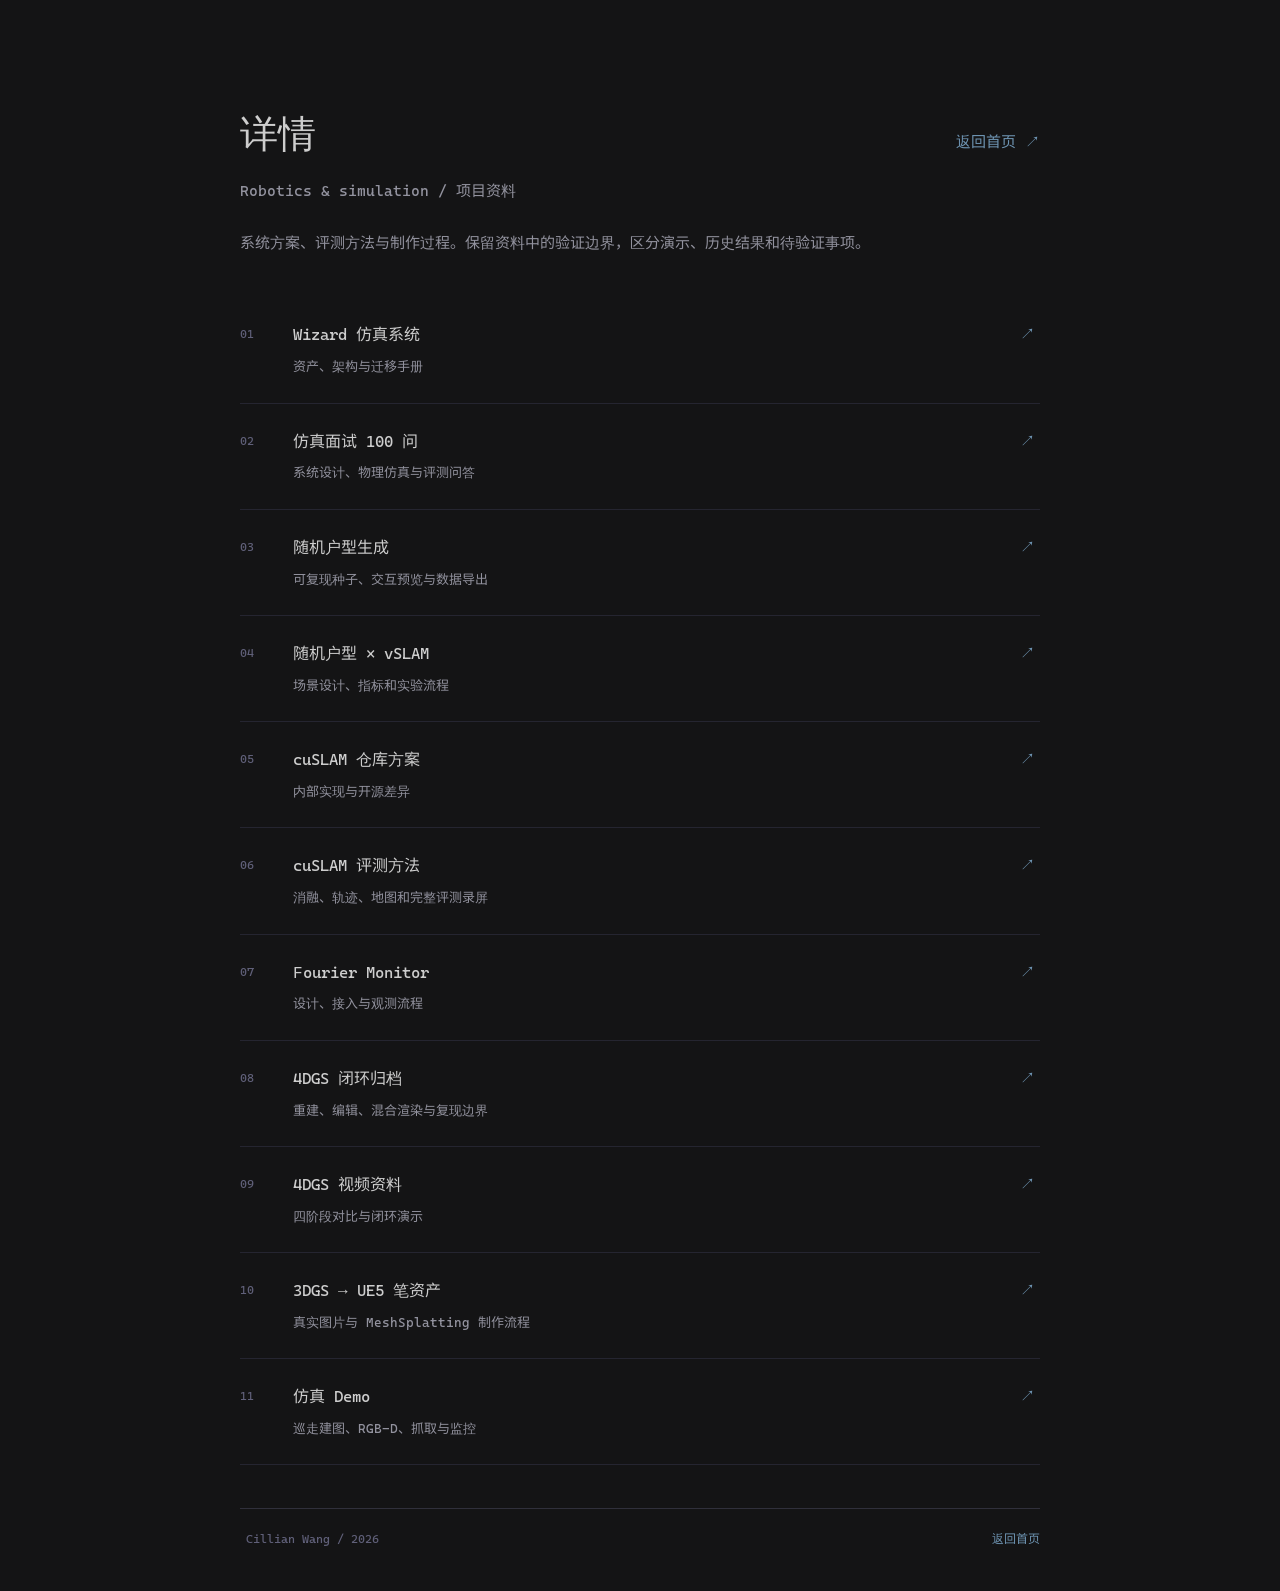
==== details/index.html @ e73473d7 "Add Vague-style details pages" ====
<!doctype html><html lang="zh-CN"><head><meta charset="utf-8"><meta name="viewport" content="width=device-width,initial-scale=1"><meta name="color-scheme" content="dark"><title>详情 · Cillian Wang</title><link rel="icon" href="../favicon.svg"><link rel="stylesheet" href="../style.css"><link rel="stylesheet" href="theme.css"></head><body class="directory"><main class="page"><header><div class="identity"><h1>详情</h1><a href="../index.html">返回首页 ↗</a></div><p class="intro">Robotics & simulation / 项目资料</p><p class="description">系统方案、评测方法与制作过程。保留资料中的验证边界，区分演示、历史结果和待验证事项。</p></header><section class="topic-list" aria-label="专题目录"><a class="topic" href="wizard-guide.html"><span class="topic-no">01</span><div><h2>Wizard 仿真系统</h2><p>资产、架构与迁移手册</p></div><span aria-hidden="true">↗</span></a><a class="topic" href="wizard-simulation-interview-100.html"><span class="topic-no">02</span><div><h2>仿真面试 100 问</h2><p>系统设计、物理仿真与评测问答</p></div><span aria-hidden="true">↗</span></a><a class="topic" href="random-floorplan-guide.html"><span class="topic-no">03</span><div><h2>随机户型生成</h2><p>可复现种子、交互预览与数据导出</p></div><span aria-hidden="true">↗</span></a><a class="topic" href="random-floorplan-vslam-evaluation.html"><span class="topic-no">04</span><div><h2>随机户型 × vSLAM</h2><p>场景设计、指标和实验流程</p></div><span aria-hidden="true">↗</span></a><a class="topic" href="cuslam-solution.html"><span class="topic-no">05</span><div><h2>cuSLAM 仓库方案</h2><p>内部实现与开源差异</p></div><span aria-hidden="true">↗</span></a><a class="topic" href="cuslam-evaluation.html"><span class="topic-no">06</span><div><h2>cuSLAM 评测方法</h2><p>消融、轨迹、地图和完整评测录屏</p></div><span aria-hidden="true">↗</span></a><a class="topic" href="fourier-monitor-design.html"><span class="topic-no">07</span><div><h2>Fourier Monitor</h2><p>设计、接入与观测流程</p></div><span aria-hidden="true">↗</span></a><a class="topic" href="4dgs-guide.html"><span class="topic-no">08</span><div><h2>4DGS 闭环归档</h2><p>重建、编辑、混合渲染与复现边界</p></div><span aria-hidden="true">↗</span></a><a class="topic" href="github-pages-4dgs.html"><span class="topic-no">09</span><div><h2>4DGS 视频资料</h2><p>四阶段对比与闭环演示</p></div><span aria-hidden="true">↗</span></a><a class="topic" href="3dgs-pen-ue5-workflow.html"><span class="topic-no">10</span><div><h2>3DGS → UE5 笔资产</h2><p>真实图片与 MeshSplatting 制作流程</p></div><span aria-hidden="true">↗</span></a><a class="topic" href="simulation-demo.html"><span class="topic-no">11</span><div><h2>仿真 Demo</h2><p>巡走建图、RGB-D、抓取与监控</p></div><span aria-hidden="true">↗</span></a></section><footer><span>Cillian Wang / 2026</span><a href="../index.html">返回首页</a></footer></main></body></html>
---- style.css ----
@font-face {
  font-family: "CW Mono";
  src: url("fonts/cw-mono.woff2") format("woff2");
  font-weight: 400;
  font-style: normal;
  font-display: swap;
}
@font-face {
  font-family: "CW CJK";
  src: url("fonts/cw-cjk.woff2?v=20261029") format("woff2");
  font-weight: 400;
  font-style: normal;
  font-display: swap;
}
:root {
  color-scheme: dark;
  --bg: #141415;
  --fg: #cdcdcd;
  --muted: #92929e;
  --line: #252530;
  --blue: #6e94b2;
  --rose: #c48282;
  font-family: "CW Mono", "CW CJK", "IosevkaTerm NFM", "CascadiaSarasa", "Sarasa Term SC", "PingFang SC", monospace;
  font-synthesis: none;
  -webkit-font-smoothing: antialiased;
}
* { box-sizing: border-box; }
body { margin: 0; background: var(--bg); color: var(--fg); font-size: 16px; line-height: 1.65; }
body:has(dialog[open]) { overflow: hidden; }
h1, h2, h3, p, figure { margin: 0; }
a { color: var(--blue); text-decoration: none; transition: color .16s; }
a:hover { color: #b4d4cf; }
button { font: inherit; cursor: pointer; }
a, button { -webkit-tap-highlight-color: transparent; }
:focus-visible { outline: 2px solid #aeaed1; outline-offset: 5px; }
::selection { background: #333738; }
.page { width: min(100% - 48px, 800px); margin: 0 auto; padding: 100px 0 40px; }
.identity { display: flex; align-items: baseline; justify-content: space-between; gap: 24px; }
h1 { font-size: 21px; font-weight: 400; letter-spacing: -.35px; }
#github { font-size: 14px; }
#github span { display: inline-block; transition: transform .2s; }
#github:hover span { transform: translate(2px, -2px); }
#intro { margin-top: 9px; font-size: 15px; color: var(--muted); }
.work { margin-top: 58px; }
#work-title { font-size: 18px; font-weight: 400; }
.demos { display: grid; grid-template-columns: repeat(2, minmax(0, 1fr)); gap: 28px; margin-top: 20px; }
.demo-heading { display: flex; align-items: baseline; justify-content: space-between; margin-bottom: 13px; }
.demo-heading h3 { font-size: 16px; font-weight: 400; color: var(--blue); }
.demo:nth-child(2) .demo-heading h3 { color: var(--rose); }
#gaussian4d { grid-column: 1 / -1; }
#gaussian4d .demo-heading h3 { color: #b4d4cf; }
.runtime { color: var(--muted); font-size: 12px; font-variant-numeric: tabular-nums; }
.poster { display: block; position: relative; width: 100%; padding: 0; border: 1px solid var(--line); border-radius: 4px; background: #0d0d0f; overflow: hidden; }
.poster img { display: block; width: 100%; height: auto; aspect-ratio: 16 / 10; object-fit: contain; opacity: .94; transition: opacity .25s; }
#gaussian4d .poster img { aspect-ratio: 80 / 29; }
.poster:hover img { opacity: 1; }
.play { position: absolute; bottom: 12px; left: 12px; width: 30px; height: 30px; display: grid; place-items: center; border: 1px solid #ffffff40; border-radius: 50%; background: #141415b8; color: #fff; backdrop-filter: blur(6px); transition: background-color .2s, transform .2s; }
.poster:hover .play { background: #141415e6; transform: scale(1.08); }
figcaption { margin-top: 13px; }
.caption { font-size: 14px; color: var(--fg); }
.note { color: var(--muted); font-size: 12px; margin-top: 3px; }
footer { border-top: 1px solid var(--line); padding-top: 20px; margin-top: 43px; color: var(--muted); font-size: 12px; }
footer span { padding: 0 6px; color: #606079; }
.loading { color: var(--muted); font-size: 14px; }
dialog { width: min(1120px, calc(100vw - 32px)); max-height: calc(100dvh - 32px); border: 1px solid var(--line); border-radius: 6px; background: var(--bg); color: var(--fg); padding: 17px; box-shadow: 0 24px 100px #0008; }
dialog::backdrop { background: #000c; backdrop-filter: blur(4px); }
dialog[open] { animation: appear .18s ease-out; }
.player-header { display: flex; align-items: baseline; justify-content: space-between; gap: 16px; margin-bottom: 13px; }
.player-header h2 { font-size: 16px; font-weight: 400; }
.close-player { background: none; color: var(--muted); padding: 2px 0 2px 12px; border: 0; font-size: 14px; }
.close-player:hover { color: var(--fg); }
.close-player span { margin-left: 8px; font-size: 18px; }
video { display: block; width: 100%; max-height: calc(100dvh - 170px); border-radius: 2px; background: #080809; }
#player-caption, #player-error { color: var(--muted); font-size: 13px; line-height: 1.7; margin-top: 12px; }
@keyframes appear { from { opacity: 0; transform: translateY(6px); } to { opacity: 1; transform: none; } }
@media (max-width: 600px) {
  .page { width: calc(100% - 40px); padding-top: 52px; }
  .work { margin-top: 37px; }
  .demos { grid-template-columns: 1fr; gap: 32px; }
  .demo-heading { margin-bottom: 10px; }
  h1 { font-size: 20px; }
  figcaption { margin-top: 10px; }
  footer { margin-top: 34px; }
  dialog { padding: 12px; width: calc(100vw - 20px); }
  .player-header h2 { font-size: 14px; }
}
@media (prefers-reduced-motion: reduce) {
  *, *::before, *::after { transition: none !important; animation: none !important; }
}
/* Resume additions retain the original Vague palette and quiet mono layout. */
html { scroll-behavior: smooth; scroll-padding-top: 32px; }
.chinese-name { font-size: 14px; color: var(--muted); }
#role { font-size: 14px; margin-top: 25px; }
#about { max-width: 660px; font-size: 14px; line-height: 1.9; color: var(--muted); margin-top: 6px; }
.contact-links { display: flex; flex-wrap: wrap; gap: 24px; margin-top: 17px; font-size: 13px; }
#github { font-size: inherit; }
nav { display: flex; gap: 25px; margin-top: 32px; padding-top: 18px; border-top: 1px solid var(--line); font-size: 12px; }
nav a { color: var(--muted); }
.work { margin-top: 36px; }
.profile-section { margin-top: 52px; }
.section-heading { display: flex; align-items: baseline; justify-content: space-between; gap: 16px; border-bottom: 1px solid var(--line); padding-bottom: 18px; margin-bottom: 25px; }
.section-heading h2 { font-size: 18px; font-weight: 400; }
.section-heading > span { font-size: 12px; color: var(--muted); }
.entry { display: grid; grid-template-columns: 155px minmax(0, 1fr); gap: 24px; }
.entry + .entry { margin-top: 29px; }
.entry-date { font-size: 12px; color: var(--muted); padding-top: 3px; font-variant-numeric: tabular-nums; }
.entry-body h3 { font-size: 15px; font-weight: 400; }
.entry-role { font-size: 12px; color: var(--blue); margin-top: 3px; }
.entry:first-child .entry-role { color: #b4d4cf; }
.entry-points { margin: 11px 0 0; padding-left: 15px; color: var(--muted); font-size: 14px; line-height: 1.9; }
.entry-points li + li { margin-top: 5px; }
.entry-points li::marker { color: #606079; font-size: 10px; }
.entry-description { margin-top: 10px; color: var(--muted); font-size: 14px; line-height: 1.9; }
footer { display: flex; justify-content: space-between; gap: 16px; }
footer .footer-credit { padding: 0; color: var(--muted); }
footer a { color: var(--muted); }
.skip-link { position: fixed; top: 8px; left: 12px; z-index: 10; background: var(--bg); padding: 8px; transform: translateY(-160%); }
.skip-link:focus { transform: translateY(0); }
@media (max-width: 600px) {
  .page { padding-top: 44px; }
  .entry { grid-template-columns: 1fr; gap: 7px; }
  .entry + .entry { margin-top: 27px; }
  .profile-section { margin-top: 42px; }
  .entry-points, .entry-description { font-size: 14px; }
  #role { margin-top: 20px; }
  .contact-links { gap: 22px; }
}
@media (prefers-reduced-motion: reduce) { html { scroll-behavior: auto; } }
---- details/theme.css ----
@font-face{font-family:"CW Mono";src:url('../fonts/cw-mono.woff2')}@font-face{font-family:"CW CJK";src:url('../fonts/cw-cjk.woff2')}
:root{color-scheme:dark;--bg:#141415;--fg:#cdcdcd;--ink:#cdcdcd;--text:#cdcdcd;--muted:#92929e;--line:#30303b;--border:#30303b;--accent:#6e94b2;--blue:#6e94b2;--rose:#c48282;--paper:#1b1b1f;--panel:#1b1b1f;--card:#1b1b1f;--soft:#202027;--surface:#1b1b1f;--accent-soft:#252d35}
html body{background:#141415!important;color:#cdcdcd!important;font-family:"CW Mono","CW CJK",monospace!important;font-size:15px;line-height:1.8}
body a{color:#6e94b2}body a:hover{color:#b4d4cf}body h1,body h2,body h3,body h4{color:#cdcdcd;font-weight:400;letter-spacing:0}body h1{font-size:clamp(24px,4vw,38px)}body h2{font-size:24px}
body .mast,body .hero,body header,body .section,body article,body .card,body .panel,body .paper,body .notice,body .callout,body .reading-notes,body .video-card,body .toc,body aside,body details,body .qa{background:#1b1b1f;color:#cdcdcd;border-color:#30303b;box-shadow:none}
body .mast,body .hero,body header{background:#141415;background-image:none}body .lead,body .subtitle,body .muted,body .small,body .note,body .description{color:#92929e}body .eyebrow,body .kicker,body summary{color:#6e94b2}
body button,body .button,body input,body select{font-family:inherit;background:#252530;color:#cdcdcd;border:1px solid #41414f}body button:hover,body .button:hover{background:#30303b}body button[aria-selected=true]{background:#33414e}body th,body td{border-color:#30303b}body th{background:#252530;color:#cdcdcd}body pre,body code{background:#202027;color:#b4d4cf}body pre{overflow:auto}body table{background:#1b1b1f;color:#cdcdcd}body img,body video{max-width:100%}body video{width:100%;background:#080809}body .site-return{display:flex;gap:18px;align-items:center;max-width:1200px;margin:auto;padding:24px;border-bottom:1px solid #30303b;font-size:13px;color:#92929e}body .archive-note{max-width:1000px;margin:40px auto;padding:24px;color:#92929e;font-size:12px;border-top:1px solid #30303b}body .topic-list{margin-top:40px}.directory .page{max-width:800px}.directory .intro{color:#92929e;margin-top:10px}.directory .description{margin-top:25px;max-width:650px}.directory .topic{display:grid;grid-template-columns:35px 1fr 20px;gap:18px;padding:24px 0;border-bottom:1px solid #252530}.directory .topic h2{font-size:16px;color:#cdcdcd}.directory .topic p{font-size:13px;color:#92929e;margin-top:5px}.directory .topic-no{font-size:12px;color:#606079;padding-top:3px}.directory .topic:hover h2{color:#b4d4cf}body [hidden]{display:none!important}@media(max-width:600px){body .site-return{padding:18px}body h2{font-size:21px}.directory .topic{gap:10px}}
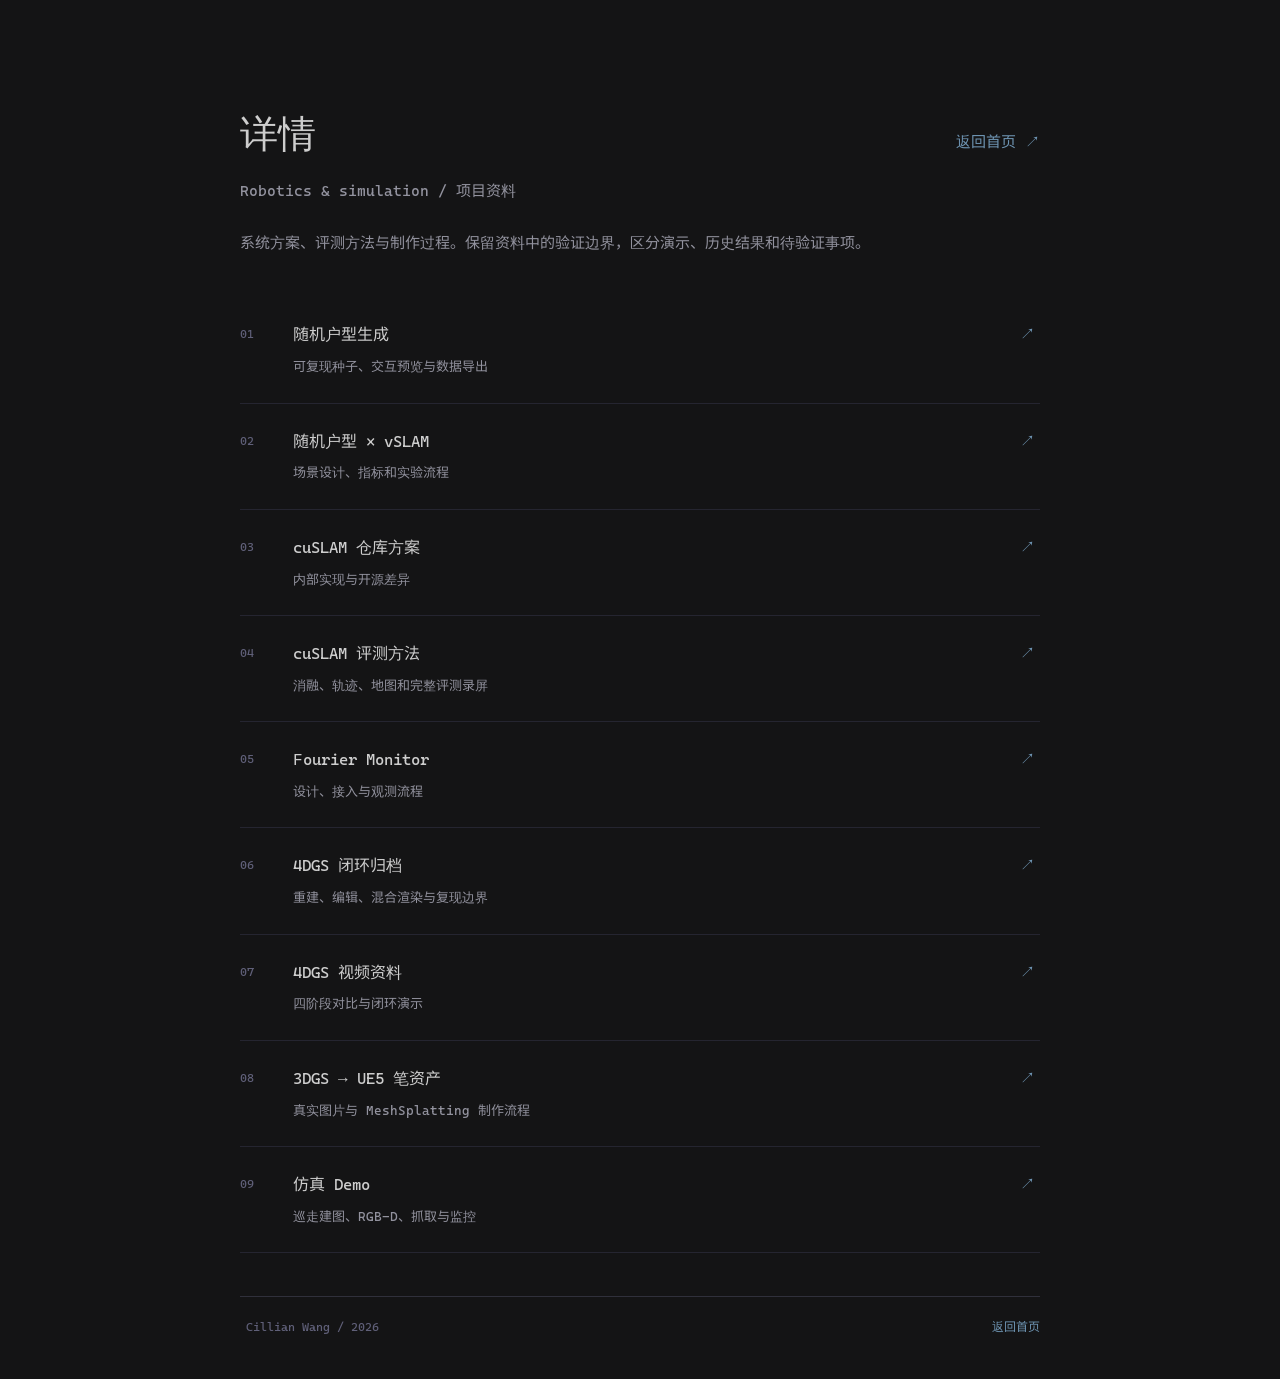
==== commit 867fbb44: "Remove manual and interview topics from details directory" ====
--- a/details/index.html
+++ b/details/index.html
@@ -1 +1 @@
-<!doctype html><html lang="zh-CN"><head><meta charset="utf-8"><meta name="viewport" content="width=device-width,initial-scale=1"><meta name="color-scheme" content="dark"><title>详情 · Cillian Wang</title><link rel="icon" href="../favicon.svg"><link rel="stylesheet" href="../style.css"><link rel="stylesheet" href="theme.css"></head><body class="directory"><main class="page"><header><div class="identity"><h1>详情</h1><a href="../index.html">返回首页 ↗</a></div><p class="intro">Robotics & simulation / 项目资料</p><p class="description">系统方案、评测方法与制作过程。保留资料中的验证边界，区分演示、历史结果和待验证事项。</p></header><section class="topic-list" aria-label="专题目录"><a class="topic" href="wizard-guide.html"><span class="topic-no">01</span><div><h2>Wizard 仿真系统</h2><p>资产、架构与迁移手册</p></div><span aria-hidden="true">↗</span></a><a class="topic" href="wizard-simulation-interview-100.html"><span class="topic-no">02</span><div><h2>仿真面试 100 问</h2><p>系统设计、物理仿真与评测问答</p></div><span aria-hidden="true">↗</span></a><a class="topic" href="random-floorplan-guide.html"><span class="topic-no">03</span><div><h2>随机户型生成</h2><p>可复现种子、交互预览与数据导出</p></div><span aria-hidden="true">↗</span></a><a class="topic" href="random-floorplan-vslam-evaluation.html"><span class="topic-no">04</span><div><h2>随机户型 × vSLAM</h2><p>场景设计、指标和实验流程</p></div><span aria-hidden="true">↗</span></a><a class="topic" href="cuslam-solution.html"><span class="topic-no">05</span><div><h2>cuSLAM 仓库方案</h2><p>内部实现与开源差异</p></div><span aria-hidden="true">↗</span></a><a class="topic" href="cuslam-evaluation.html"><span class="topic-no">06</span><div><h2>cuSLAM 评测方法</h2><p>消融、轨迹、地图和完整评测录屏</p></div><span aria-hidden="true">↗</span></a><a class="topic" href="fourier-monitor-design.html"><span class="topic-no">07</span><div><h2>Fourier Monitor</h2><p>设计、接入与观测流程</p></div><span aria-hidden="true">↗</span></a><a class="topic" href="4dgs-guide.html"><span class="topic-no">08</span><div><h2>4DGS 闭环归档</h2><p>重建、编辑、混合渲染与复现边界</p></div><span aria-hidden="true">↗</span></a><a class="topic" href="github-pages-4dgs.html"><span class="topic-no">09</span><div><h2>4DGS 视频资料</h2><p>四阶段对比与闭环演示</p></div><span aria-hidden="true">↗</span></a><a class="topic" href="3dgs-pen-ue5-workflow.html"><span class="topic-no">10</span><div><h2>3DGS → UE5 笔资产</h2><p>真实图片与 MeshSplatting 制作流程</p></div><span aria-hidden="true">↗</span></a><a class="topic" href="simulation-demo.html"><span class="topic-no">11</span><div><h2>仿真 Demo</h2><p>巡走建图、RGB-D、抓取与监控</p></div><span aria-hidden="true">↗</span></a></section><footer><span>Cillian Wang / 2026</span><a href="../index.html">返回首页</a></footer></main></body></html>+<!doctype html><html lang="zh-CN"><head><meta charset="utf-8"><meta name="viewport" content="width=device-width,initial-scale=1"><meta name="color-scheme" content="dark"><title>详情 · Cillian Wang</title><link rel="icon" href="../favicon.svg"><link rel="stylesheet" href="../style.css"><link rel="stylesheet" href="theme.css"></head><body class="directory"><main class="page"><header><div class="identity"><h1>详情</h1><a href="../index.html">返回首页 ↗</a></div><p class="intro">Robotics & simulation / 项目资料</p><p class="description">系统方案、评测方法与制作过程。保留资料中的验证边界，区分演示、历史结果和待验证事项。</p></header><section class="topic-list" aria-label="专题目录"><a class="topic" href="random-floorplan-guide.html"><span class="topic-no">01</span><div><h2>随机户型生成</h2><p>可复现种子、交互预览与数据导出</p></div><span aria-hidden="true">↗</span></a><a class="topic" href="random-floorplan-vslam-evaluation.html"><span class="topic-no">02</span><div><h2>随机户型 × vSLAM</h2><p>场景设计、指标和实验流程</p></div><span aria-hidden="true">↗</span></a><a class="topic" href="cuslam-solution.html"><span class="topic-no">03</span><div><h2>cuSLAM 仓库方案</h2><p>内部实现与开源差异</p></div><span aria-hidden="true">↗</span></a><a class="topic" href="cuslam-evaluation.html"><span class="topic-no">04</span><div><h2>cuSLAM 评测方法</h2><p>消融、轨迹、地图和完整评测录屏</p></div><span aria-hidden="true">↗</span></a><a class="topic" href="fourier-monitor-design.html"><span class="topic-no">05</span><div><h2>Fourier Monitor</h2><p>设计、接入与观测流程</p></div><span aria-hidden="true">↗</span></a><a class="topic" href="4dgs-guide.html"><span class="topic-no">06</span><div><h2>4DGS 闭环归档</h2><p>重建、编辑、混合渲染与复现边界</p></div><span aria-hidden="true">↗</span></a><a class="topic" href="github-pages-4dgs.html"><span class="topic-no">07</span><div><h2>4DGS 视频资料</h2><p>四阶段对比与闭环演示</p></div><span aria-hidden="true">↗</span></a><a class="topic" href="3dgs-pen-ue5-workflow.html"><span class="topic-no">08</span><div><h2>3DGS → UE5 笔资产</h2><p>真实图片与 MeshSplatting 制作流程</p></div><span aria-hidden="true">↗</span></a><a class="topic" href="simulation-demo.html"><span class="topic-no">09</span><div><h2>仿真 Demo</h2><p>巡走建图、RGB-D、抓取与监控</p></div><span aria-hidden="true">↗</span></a></section><footer><span>Cillian Wang / 2026</span><a href="../index.html">返回首页</a></footer></main></body></html>
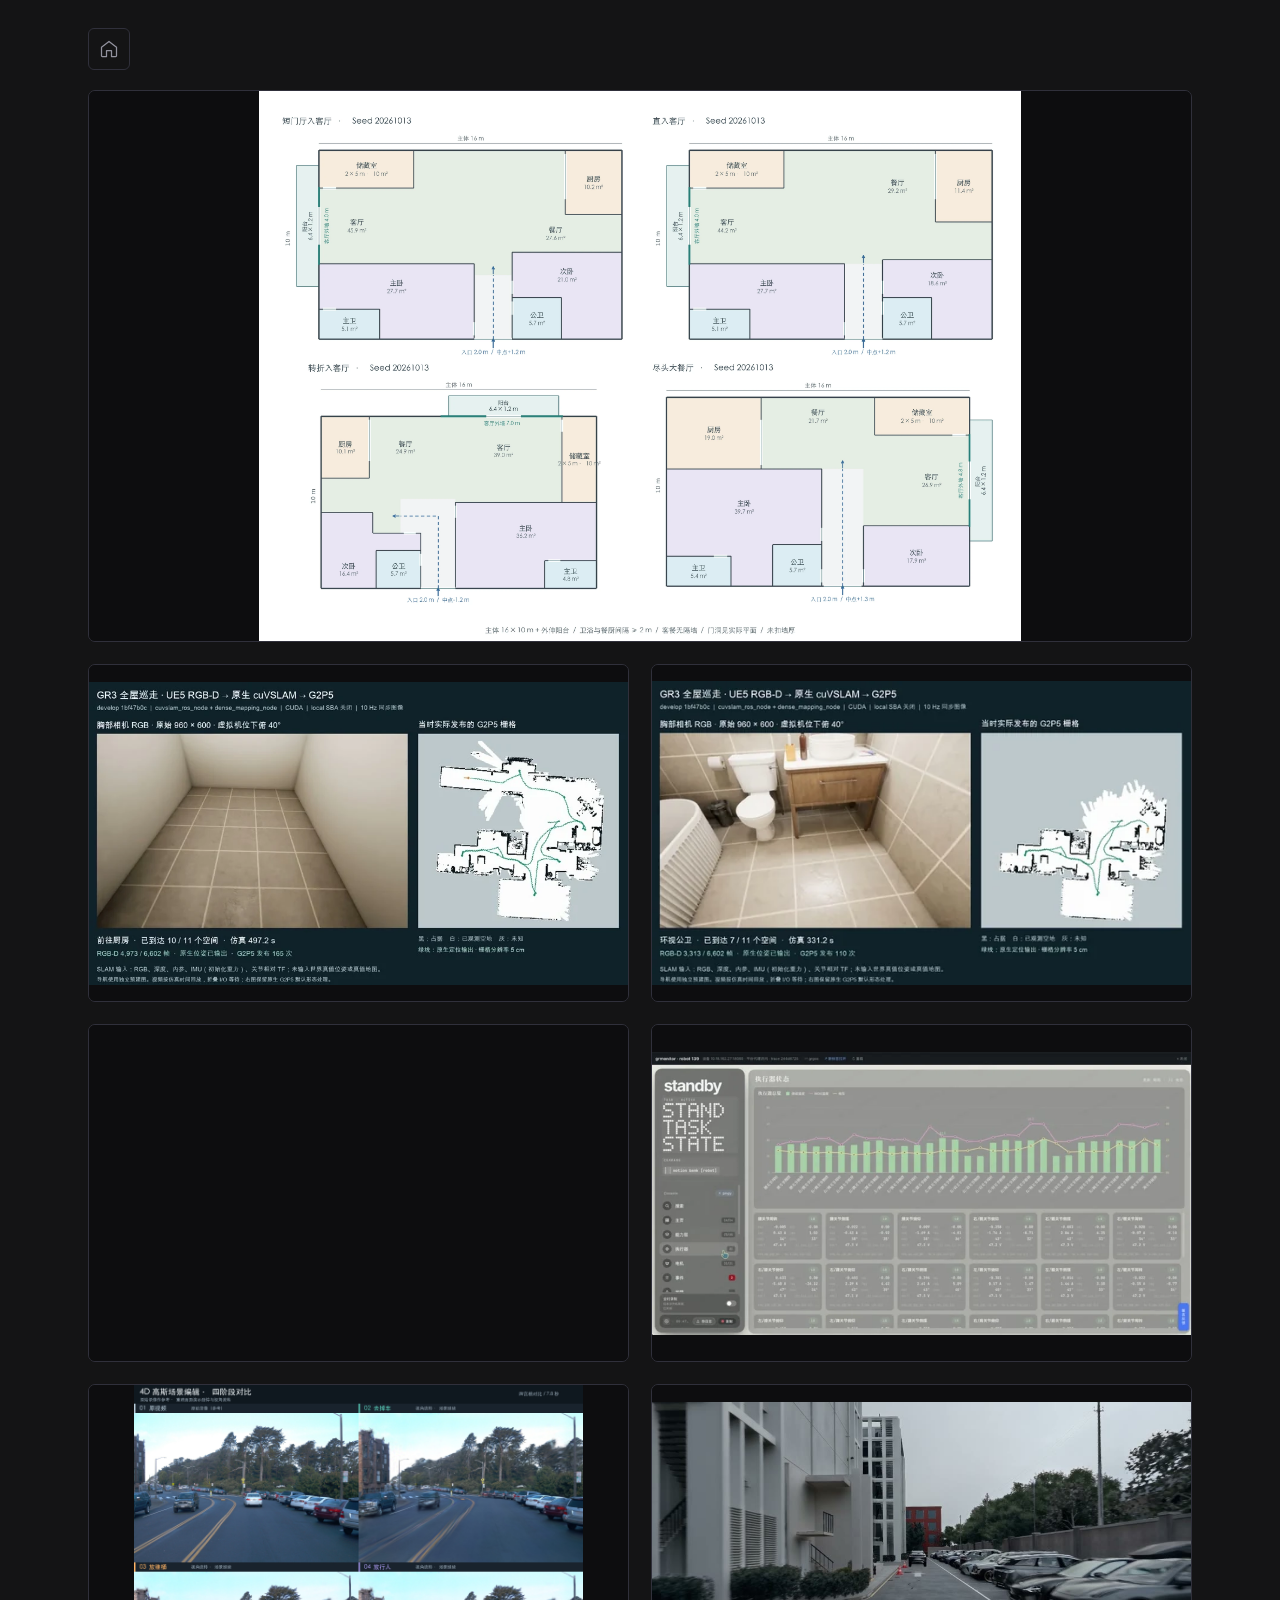
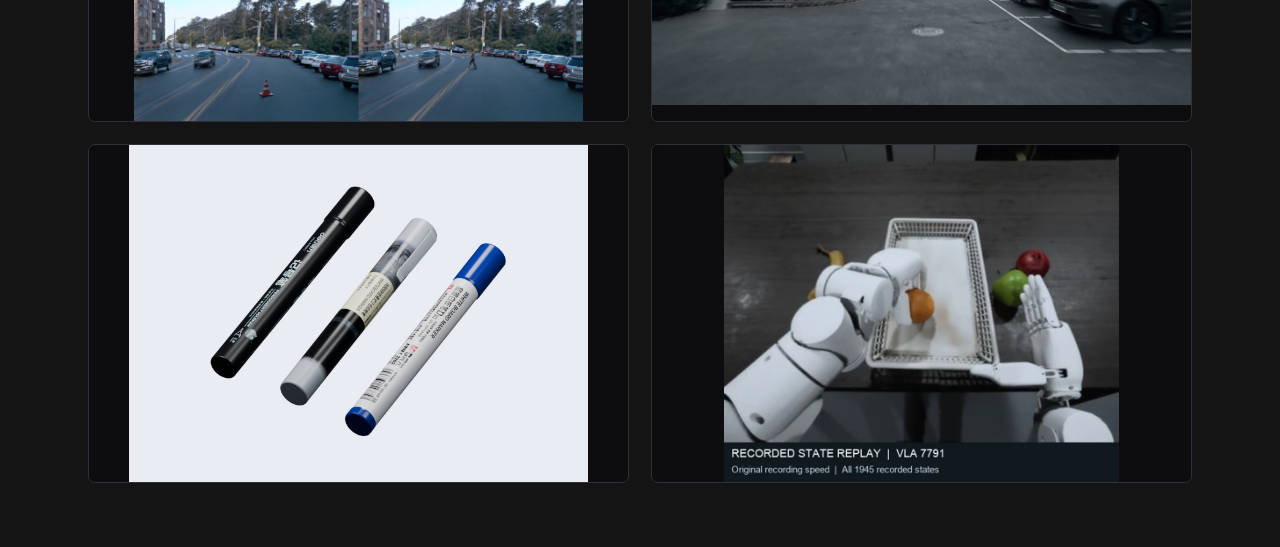
==== commit dec0ee74: "Replace details prose with visual result galleries" ====
--- a/details/index.html
+++ b/details/index.html
@@ -1 +1,2 @@
-<!doctype html><html lang="zh-CN"><head><meta charset="utf-8"><meta name="viewport" content="width=device-width,initial-scale=1"><meta name="color-scheme" content="dark"><title>详情 · Cillian Wang</title><link rel="icon" href="../favicon.svg"><link rel="stylesheet" href="../style.css"><link rel="stylesheet" href="theme.css"></head><body class="directory"><main class="page"><header><div class="identity"><h1>详情</h1><a href="../index.html">返回首页 ↗</a></div><p class="intro">Robotics & simulation / 项目资料</p><p class="description">系统方案、评测方法与制作过程。保留资料中的验证边界，区分演示、历史结果和待验证事项。</p></header><section class="topic-list" aria-label="专题目录"><a class="topic" href="random-floorplan-guide.html"><span class="topic-no">01</span><div><h2>随机户型生成</h2><p>可复现种子、交互预览与数据导出</p></div><span aria-hidden="true">↗</span></a><a class="topic" href="random-floorplan-vslam-evaluation.html"><span class="topic-no">02</span><div><h2>随机户型 × vSLAM</h2><p>场景设计、指标和实验流程</p></div><span aria-hidden="true">↗</span></a><a class="topic" href="cuslam-solution.html"><span class="topic-no">03</span><div><h2>cuSLAM 仓库方案</h2><p>内部实现与开源差异</p></div><span aria-hidden="true">↗</span></a><a class="topic" href="cuslam-evaluation.html"><span class="topic-no">04</span><div><h2>cuSLAM 评测方法</h2><p>消融、轨迹、地图和完整评测录屏</p></div><span aria-hidden="true">↗</span></a><a class="topic" href="fourier-monitor-design.html"><span class="topic-no">05</span><div><h2>Fourier Monitor</h2><p>设计、接入与观测流程</p></div><span aria-hidden="true">↗</span></a><a class="topic" href="4dgs-guide.html"><span class="topic-no">06</span><div><h2>4DGS 闭环归档</h2><p>重建、编辑、混合渲染与复现边界</p></div><span aria-hidden="true">↗</span></a><a class="topic" href="github-pages-4dgs.html"><span class="topic-no">07</span><div><h2>4DGS 视频资料</h2><p>四阶段对比与闭环演示</p></div><span aria-hidden="true">↗</span></a><a class="topic" href="3dgs-pen-ue5-workflow.html"><span class="topic-no">08</span><div><h2>3DGS → UE5 笔资产</h2><p>真实图片与 MeshSplatting 制作流程</p></div><span aria-hidden="true">↗</span></a><a class="topic" href="simulation-demo.html"><span class="topic-no">09</span><div><h2>仿真 Demo</h2><p>巡走建图、RGB-D、抓取与监控</p></div><span aria-hidden="true">↗</span></a></section><footer><span>Cillian Wang / 2026</span><a href="../index.html">返回首页</a></footer></main></body></html>+<!doctype html>
+<html lang="zh-CN"><head><meta charset="utf-8"><meta name="viewport" content="width=device-width,initial-scale=1"><meta name="color-scheme" content="dark"><title>作品展示</title><link rel="icon" href="../favicon.svg" type="image/svg+xml"><link rel="stylesheet" href="theme.css?v=20261102-gallery"></head><body><nav class="navigation" aria-label="页面导航"><a href="../index.html" aria-label="返回主页"><svg viewBox="0 0 24 24" aria-hidden="true"><path d="m3 10 9-7 9 7v10a1 1 0 0 1-1 1h-5v-7H9v7H4a1 1 0 0 1-1-1z"/></svg></a></nav><main class="overview" aria-label="作品展示"><a class="tile" href="random-floorplan-guide.html" aria-label="户型布局展示"><img src="images/0f2ff657d6bf02a0dd.webp" alt="户型布局展示" loading="lazy" decoding="async"></a><a class="tile" href="random-floorplan-vslam-evaluation.html" aria-label="室内仿真展示"><img src="images/6a0e21f0aace23cac7.webp" alt="室内仿真展示" loading="lazy" decoding="async"></a><a class="tile" href="cuslam-solution.html" aria-label="视觉建图展示"><img src="images/c4734a1437871e0881.webp" alt="视觉建图展示" loading="lazy" decoding="async"></a><a class="tile" href="cuslam-evaluation.html" aria-label="评测界面展示"><video muted playsinline preload="metadata" aria-label="评测界面展示"><source src="media/evaluation-full-h264.mp4#t=3" type="video/mp4"></video></a><a class="tile" href="fourier-monitor-design.html" aria-label="监控界面展示"><img src="images/c415f8478ed1eb33dc.webp" alt="监控界面展示" loading="lazy" decoding="async"></a><a class="tile" href="4dgs-guide.html" aria-label="4D 高斯场景展示"><img src="images/a5cfc496442d3612f6.jpg" alt="4D 高斯场景展示" loading="lazy" decoding="async"></a><a class="tile" href="github-pages-4dgs.html" aria-label="仿真视频展示"><img src="images/ef4f08b6c56ff8d304.jpg" alt="仿真视频展示" loading="lazy" decoding="async"></a><a class="tile" href="3dgs-pen-ue5-workflow.html" aria-label="三维资产展示"><img src="images/e70330a11946e4db0e.jpg" alt="三维资产展示" loading="lazy" decoding="async"></a><a class="tile" href="simulation-demo.html" aria-label="机器人仿真展示"><img src="images/e18c423930972a8c3f.webp" alt="机器人仿真展示" loading="lazy" decoding="async"></a></main></body></html>
--- a/details/theme.css
+++ b/details/theme.css
@@ -1,7 +1,2 @@
 @font-face{font-family:"CW Mono";src:url('../fonts/cw-mono.woff2')}@font-face{font-family:"CW CJK";src:url('../fonts/cw-cjk.woff2')}
-:root{color-scheme:dark;--bg:#141415;--fg:#cdcdcd;--ink:#cdcdcd;--text:#cdcdcd;--muted:#92929e;--line:#30303b;--border:#30303b;--accent:#6e94b2;--blue:#6e94b2;--rose:#c48282;--paper:#1b1b1f;--panel:#1b1b1f;--card:#1b1b1f;--soft:#202027;--surface:#1b1b1f;--accent-soft:#252d35}
-html body{background:#141415!important;color:#cdcdcd!important;font-family:"CW Mono","CW CJK",monospace!important;font-size:15px;line-height:1.8}
-body a{color:#6e94b2}body a:hover{color:#b4d4cf}body h1,body h2,body h3,body h4{color:#cdcdcd;font-weight:400;letter-spacing:0}body h1{font-size:clamp(24px,4vw,38px)}body h2{font-size:24px}
-body .mast,body .hero,body header,body .section,body article,body .card,body .panel,body .paper,body .notice,body .callout,body .reading-notes,body .video-card,body .toc,body aside,body details,body .qa{background:#1b1b1f;color:#cdcdcd;border-color:#30303b;box-shadow:none}
-body .mast,body .hero,body header{background:#141415;background-image:none}body .lead,body .subtitle,body .muted,body .small,body .note,body .description{color:#92929e}body .eyebrow,body .kicker,body summary{color:#6e94b2}
-body button,body .button,body input,body select{font-family:inherit;background:#252530;color:#cdcdcd;border:1px solid #41414f}body button:hover,body .button:hover{background:#30303b}body button[aria-selected=true]{background:#33414e}body th,body td{border-color:#30303b}body th{background:#252530;color:#cdcdcd}body pre,body code{background:#202027;color:#b4d4cf}body pre{overflow:auto}body table{background:#1b1b1f;color:#cdcdcd}body img,body video{max-width:100%}body video{width:100%;background:#080809}body .site-return{display:flex;gap:18px;align-items:center;max-width:1200px;margin:auto;padding:24px;border-bottom:1px solid #30303b;font-size:13px;color:#92929e}body .archive-note{max-width:1000px;margin:40px auto;padding:24px;color:#92929e;font-size:12px;border-top:1px solid #30303b}body .topic-list{margin-top:40px}.directory .page{max-width:800px}.directory .intro{color:#92929e;margin-top:10px}.directory .description{margin-top:25px;max-width:650px}.directory .topic{display:grid;grid-template-columns:35px 1fr 20px;gap:18px;padding:24px 0;border-bottom:1px solid #252530}.directory .topic h2{font-size:16px;color:#cdcdcd}.directory .topic p{font-size:13px;color:#92929e;margin-top:5px}.directory .topic-no{font-size:12px;color:#606079;padding-top:3px}.directory .topic:hover h2{color:#b4d4cf}body [hidden]{display:none!important}@media(max-width:600px){body .site-return{padding:18px}body h2{font-size:21px}.directory .topic{gap:10px}}
+:root{color-scheme:dark;background:#141415;color:#cdcdcd;font-family:"CW Mono","CW CJK",monospace}*{box-sizing:border-box}body{margin:0;min-height:100vh}a{color:inherit}.navigation{max-width:1160px;margin:0 auto;padding:28px 28px 20px;display:flex;gap:10px}.navigation a{width:42px;height:42px;display:grid;place-items:center;border:1px solid #30303b;border-radius:6px;color:#92929e;background:#141415}.navigation a:hover{color:#cdcdcd;border-color:#6e94b2}.navigation svg{width:20px;height:20px;fill:none;stroke:currentColor;stroke-width:1.5;stroke-linecap:round;stroke-linejoin:round}a:focus-visible,video:focus-visible{outline:2px solid #6e94b2;outline-offset:5px}.gallery,.overview{max-width:1160px;margin:0 auto;padding:0 28px 64px}.gallery{display:grid;gap:28px}.gallery figure{margin:0;overflow:hidden;border:1px solid #30303b;border-radius:7px;background:#0d0d0f}.gallery figure a{display:block}.gallery img,.gallery video{display:block;width:100%;height:auto;max-height:88vh;object-fit:contain;background:#0d0d0f}.overview{display:grid;grid-template-columns:repeat(2,minmax(0,1fr));gap:22px}.tile{display:block;overflow:hidden;aspect-ratio:16/10;border:1px solid #30303b;border-radius:7px;background:#0d0d0f;transition:border-color .15s}.tile:hover{border-color:#6e94b2}.tile img,.tile video{width:100%;height:100%;display:block;object-fit:contain;background:#0d0d0f;pointer-events:none}.tile:first-child{grid-column:1/-1;aspect-ratio:2/1}@media(max-width:640px){.navigation{padding:20px 16px 16px}.gallery,.overview{padding:0 16px 36px}.overview{grid-template-columns:1fr;gap:16px}.tile:first-child{grid-column:auto;aspect-ratio:16/10}.gallery{gap:18px}.gallery img,.gallery video{max-height:80vh}}@media(prefers-reduced-motion:reduce){*{transition:none!important}}
